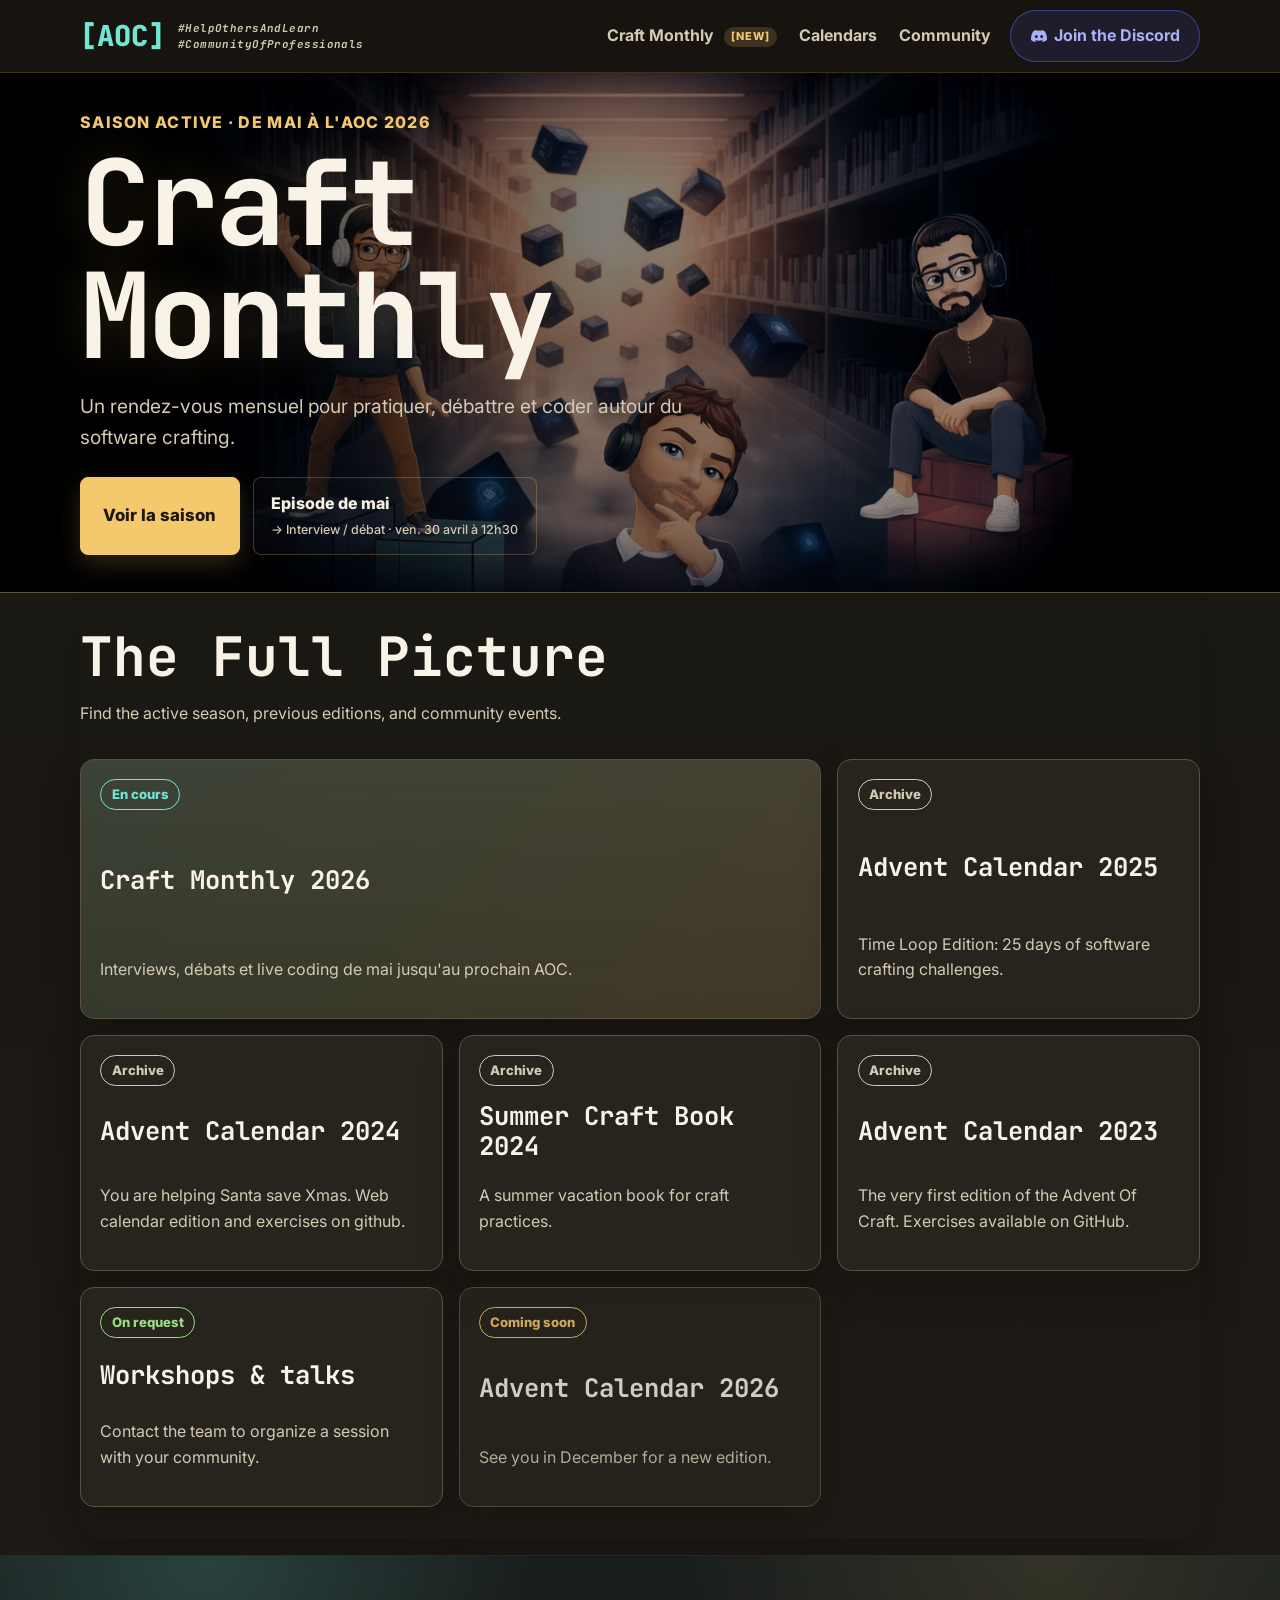
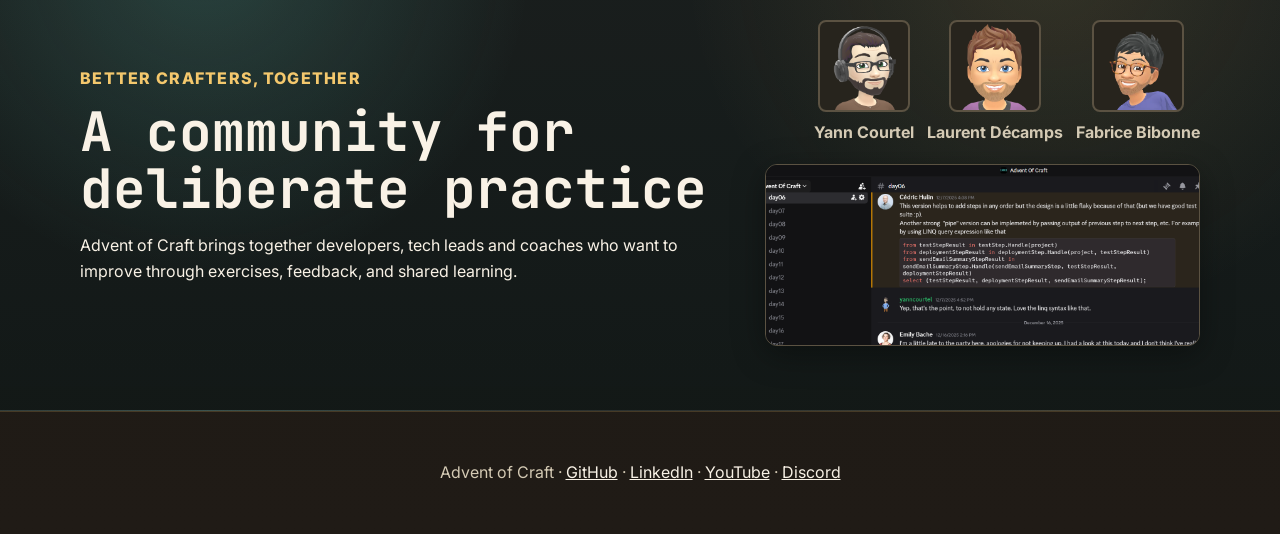
==== docs/index.html @ a08494da "feat: advent of craft public website hub" ====
<!DOCTYPE html>
<html lang="en">
<head>
  <meta charset="UTF-8">
  <meta name="viewport" content="width=device-width, initial-scale=1.0">
  <meta name="description" content="Advent of Craft brings together calendars, Craft Monthly seasons, and workshops for software crafting practice.">
  <title>Advent of Craft</title>
  <link rel="preconnect" href="https://fonts.googleapis.com">
  <link rel="preconnect" href="https://fonts.gstatic.com" crossorigin>
  <link href="https://fonts.googleapis.com/css2?family=Inter:wght@400;500;700&family=JetBrains+Mono:wght@700;800&display=swap" rel="stylesheet">
  <link rel="stylesheet" href="assets/css/style.css">
</head>
<body class="home-page">
  <a class="skip-link" href="#main">Skip to content</a>

  <header class="site-header">
    <nav class="nav" aria-label="Main navigation">
      <a class="brand" href="./" aria-label="Advent of Craft home">
        <span class="brand-mark" aria-hidden="true">[AOC]</span>
        <span class="brand-tagline">
          <span>#HelpOthersAndLearn</span>
          <span>#CommunityOfProfessionals</span>
        </span>
      </a>
      <div class="nav-links">
        <a href="craft-monthly/">Craft Monthly <span class="nav-tag">[new]</span></a>
        <a href="#calendars">Calendars</a>
        <a href="#community">Community</a>
        <a class="discord-btn discord-btn-container" href="https://discord.gg/E5Z9s9UKTS" target="_blank" rel="noopener">
          <svg width="16" height="16" viewBox="0 0 24 24" fill="currentColor" aria-hidden="true"><path d="M20.317 4.37a19.791 19.791 0 0 0-4.885-1.515.074.074 0 0 0-.079.037c-.21.375-.444.864-.608 1.25a18.27 18.27 0 0 0-5.487 0 12.64 12.64 0 0 0-.617-1.25.077.077 0 0 0-.079-.037A19.736 19.736 0 0 0 3.677 4.37a.07.07 0 0 0-.032.027C.533 9.046-.32 13.58.099 18.057a.082.082 0 0 0 .031.057 19.9 19.9 0 0 0 5.993 3.03.078.078 0 0 0 .084-.028c.462-.63.874-1.295 1.226-1.994a.076.076 0 0 0-.041-.106 13.107 13.107 0 0 1-1.872-.892.077.077 0 0 1-.008-.128 10.2 10.2 0 0 0 .372-.292.074.074 0 0 1 .077-.01c3.928 1.793 8.18 1.793 12.062 0a.074.074 0 0 1 .078.01c.12.098.246.198.373.292a.077.077 0 0 1-.006.127 12.299 12.299 0 0 1-1.873.892.077.077 0 0 0-.041.107c.36.698.772 1.362 1.225 1.993a.076.076 0 0 0 .084.028 19.839 19.839 0 0 0 6.002-3.03.077.077 0 0 0 .032-.054c.5-5.177-.838-9.674-3.549-13.66a.061.061 0 0 0-.031-.03zM8.02 15.33c-1.183 0-2.157-1.085-2.157-2.419 0-1.333.956-2.419 2.157-2.419 1.21 0 2.176 1.096 2.157 2.42 0 1.333-.956 2.418-2.157 2.418zm7.975 0c-1.183 0-2.157-1.085-2.157-2.419 0-1.333.955-2.419 2.157-2.419 1.21 0 2.176 1.096 2.157 2.42 0 1.333-.946 2.418-2.157 2.418z"/></svg>
          Join the Discord
        </a>
      </div>
    </nav>
  </header>

  <main id="main">
    <section class="hero" aria-labelledby="hero-title">
      <div class="hero-content">
        <p class="eyebrow">Saison active · De mai à l'AOC 2026</p>
        <h1 id="hero-title">Craft Monthly</h1>
        <p class="hero-text">Un rendez-vous mensuel pour pratiquer, débattre et coder autour du software crafting.</p>
        <div class="actions">
          <a class="button primary" href="craft-monthly/">Voir la saison</a>
          <a class="button secondary" href="craft-monthly/#may-2026">
            <span class="button-label">Episode de mai</span>
            <span class="button-sub">→ Interview / débat · ven. 30 avril à 12h30</span>
          </a>
        </div>
      </div>
    </section>

    <div class="hero-divider" aria-hidden="true"></div>

    <section class="section panel no-background" id="calendars" aria-labelledby="products-title">
      <div class="section-heading">
        <h2 id="products-title">The Full Picture</h2>
        <p>Find the active season, previous editions, and community events.</p>
      </div>

      <div class="tile-grid">
        <a class="tile featured" href="craft-monthly/">
          <span class="tag current">En cours</span>
          <h3>Craft Monthly 2026</h3>
          <p>Interviews, débats et live coding de mai jusqu'au prochain AOC.</p>
        </a>
        <a class="tile" href="2025/">
          <span class="tag archive">Archive</span>
          <h3>Advent Calendar 2025</h3>
          <p>Time Loop Edition: 25 days of software crafting challenges.</p>
        </a>
        <a class="tile" href="2024/">
          <span class="tag archive">Archive</span>
          <h3>Advent Calendar 2024</h3>
          <p>You are helping Santa save Xmas. Web calendar edition and exercises on github.</p>
        </a>
        <a class="tile" href="https://github.com/advent-of-craft/2024-summer-craft-book" target="_blank" rel="noopener">
          <span class="tag archive">Archive</span>
          <h3>Summer Craft Book 2024</h3>
          <p>A summer vacation book for craft practices.</p>
        </a>
        <a class="tile" href="https://github.com/advent-of-craft/2023" target="_blank" rel="noopener">
          <span class="tag archive">Archive</span>
          <h3>Advent Calendar 2023</h3>
          <p>The very first edition of the Advent Of Craft. Exercises available on GitHub.</p>
        </a>
        <a class="tile" href="https://www.linkedin.com/company/advent-of-craft" target="_blank" rel="noopener">
          <span class="tag available">On request</span>
          <h3>Workshops & talks</h3>
          <p>Contact the team to organize a session with your community.</p>
        </a>
        <div class="tile muted" aria-label="Advent Calendar 2026 announced">
          <span class="tag soon">Coming soon</span>
          <h3>Advent Calendar 2026</h3>
          <p>See you in December for a new edition.</p>
        </div>
      </div>
    </section>

    <section class="section split panel cool" id="community" aria-labelledby="community-title">
      <div>
        <p class="eyebrow">Better crafters, together</p>
        <h2 id="community-title">A community for deliberate practice</h2>
        <p>Advent of Craft brings together developers, tech leads and coaches who want to improve through exercises, feedback, and shared learning.</p>
      </div>
      <div class="community-right">
        <div class="people" aria-label="Advent of Craft team">
          <a class="person" href="https://www.linkedin.com/in/yanncourtel/" target="_blank" rel="noopener">
            <img src="assets/img/yann.png" alt="Yann Courtel">
            <span>Yann Courtel</span>
          </a>
          <a class="person" href="https://www.linkedin.com/in/laurentdecamps/" target="_blank" rel="noopener">
            <img src="assets/img/Laurent.png" alt="Laurent Décamps">
            <span>Laurent Décamps</span>
          </a>
          <a class="person" href="https://www.linkedin.com/in/fabrice-bibonne-1729a1180/" target="_blank" rel="noopener">
            <img src="assets/img/Fabrice.png" alt="Fabrice Bibonne">
            <span>Fabrice Bibonne</span>
          </a>
        </div>
        <a class="discord-preview" href="https://discord.gg/E5Z9s9UKTS" target="_blank" rel="noopener" aria-label="Rejoindre le Discord Advent of Craft">
          <img src="assets/img/screenshot-discord.png" alt="Conversations actives sur le Discord Advent of Craft">
        </a>
      </div>
    </section>
  </main>

  <footer class="site-footer">
    <p>Advent of Craft · <a href="https://github.com/advent-of-craft" target="_blank" rel="noopener">GitHub</a> · <a href="https://www.linkedin.com/company/advent-of-craft" target="_blank" rel="noopener">LinkedIn</a> · <a href="https://www.youtube.com/@AdventOfCraft" target="_blank" rel="noopener">YouTube</a> · <a href="https://discord.gg/E5Z9s9UKTS" target="_blank" rel="noopener">Discord</a></p>
  </footer>
</body>
</html>
---- docs/assets/css/style.css ----
:root {
  color-scheme: dark;
  --bg: #131411;
  --bg-soft: #191c18;
  --surface: #232823;
  --surface-strong: #2d332d;
  --text: #f6f1e6;
  --muted: #c5cac1;
  --line: #454d45;
  --cyan: #62dfd0;
  --pink: #ff8aa8;
  --green: #86d977;
  --yellow: #f2c86a;
  --orange: #f2a15f;
  --shadow: rgba(0, 0, 0, 0.28);
}

* {
  box-sizing: border-box;
}

html {
  scroll-behavior: smooth;
}

body {
  margin: 0;
  background:
    radial-gradient(circle at top left, rgba(242, 200, 106, 0.09), transparent 22%),
    radial-gradient(circle at 85% 12%, rgba(98, 223, 208, 0.08), transparent 20%),
    linear-gradient(180deg, var(--bg) 0%, var(--bg-soft) 100%);
  color: var(--text);
  font-family: "Inter", system-ui, sans-serif;
  line-height: 1.6;
}

body.home-page {
  --bg: #181712;
  --bg-soft: #201b16;
  --surface: #27241d;
  --surface-strong: #312b20;
  --text: #f9f2e6;
  --muted: #d4cab4;
  --line: #5b5242;
  --cyan: #71e6d5;
  --pink: #ff95ae;
  --green: #95df81;
  --yellow: #f4c86d;
  --orange: #ffb06b;
  --shadow: rgba(0, 0, 0, 0.24);
  background: linear-gradient(180deg, #181712 0%, #201b16 100%);
}

h1, h2, h3 {
  font-family: "JetBrains Mono", monospace;
}

a {
  color: inherit;
}

a:focus-visible,
button:focus-visible {
  outline: 3px solid var(--cyan);
  outline-offset: 4px;
}

.skip-link {
  position: absolute;
  left: 1rem;
  top: -4rem;
  z-index: 10;
  background: var(--cyan);
  color: #08100f;
  padding: 0.6rem 0.9rem;
  border-radius: 6px;
}

.skip-link:focus {
  top: 1rem;
}

.site-header {
  border-bottom: 1px solid rgba(255, 255, 255, 0.08);
  background: rgba(17, 18, 17, 0.74);
  backdrop-filter: blur(16px);
  position: sticky;
  top: 0;
  z-index: 5;
}

body.home-page .site-header {
  border-bottom-color: rgba(244, 200, 109, 0.16);
  background: rgba(24, 21, 16, 0.76);
}

.nav-tag {
  display: inline-flex;
  align-items: center;
  margin-left: 0.35rem;
  padding: 0.08rem 0.45rem;
  border-radius: 999px;
  background: rgba(244, 200, 109, 0.16);
  color: var(--yellow);
  font-size: 0.68rem;
  font-weight: 800;
  letter-spacing: 0.08em;
  text-transform: uppercase;
  vertical-align: middle;
}

.nav {
  width: min(1120px, calc(100% - 2rem));
  margin: 0 auto;
  min-height: 72px;
  display: flex;
  align-items: center;
  justify-content: space-between;
  gap: 1rem;
}

.brand,
.nav-links {
  display: flex;
  align-items: center;
  gap: 0.8rem;
}

.brand {
  text-decoration: none;
  font-weight: 800;
}

.brand-mark {
  font-family: "JetBrains Mono", monospace;
  font-weight: 800;
  font-size: 1.8rem;
  color: var(--cyan);
}

.brand-tagline {
  display: flex;
  flex-direction: column;
  line-height: 1.5;
  font-family: "JetBrains Mono", monospace;
  font-size: 0.68rem;
  font-weight: 700;
  font-style: italic;
  letter-spacing: 0.04em;
  color: var(--muted);
}


.nav-links {
  flex-wrap: wrap;
  justify-content: flex-end;
  gap: 1rem;
}

.nav-links a {
  color: var(--muted);
  text-decoration: none;
  font-weight: 700;
  padding: 3px;
}

.nav-links .discord-btn {
  padding: 12px 1.2rem;
}

.nav-links a:hover {
  color: var(--cyan);
}

.discord-btn {
  display: inline-flex;
  align-items: center;
  gap: 0.45rem;
  padding: 12px 1.2rem;
  border: 1px solid rgba(88, 101, 242, 0.5);
  border-radius: 999px;
  background: rgba(88, 101, 242, 0.12);
  color: #a9b0f8 !important;
  font-weight: 700;
  text-decoration: none;
  transition: background 160ms ease, border-color 160ms ease;
}

.discord-btn:hover {
  background: rgba(88, 101, 242, 0.24);
  border-color: rgba(88, 101, 242, 0.8);
  color: #c5cafc !important;
}

body.home-page .nav-links a:hover {
  color: var(--yellow);
}

.hero,
.page-hero {
  --banner-image: none;
  position: relative;
  overflow: hidden;
  min-height: 520px;
  display: grid;
  align-items: center;
  border-bottom: 1px solid var(--line);
  background:
    radial-gradient(circle at 18% 18%, rgba(98, 223, 208, 0.18), transparent 28%),
    radial-gradient(circle at 82% 24%, rgba(255, 138, 168, 0.15), transparent 24%),
    radial-gradient(circle at 50% 100%, rgba(242, 200, 106, 0.16), transparent 28%),
    linear-gradient(90deg, rgba(11, 14, 16, 0.96), rgba(16, 19, 17, 0.8));
}

.hero {
  --banner-image: url("../img/craft-monthly-banner.png");
}

.hero::after,
.page-hero::after {
  content: "";
  position: absolute;
  inset: 0;
  background:
    linear-gradient(90deg, rgba(6, 8, 10, 0.74), rgba(6, 8, 10, 0.28)),
    var(--banner-image, none);
  background-position: center, 18% center;
  background-repeat: no-repeat;
  background-size: cover, cover;
  filter: saturate(1.08) contrast(1.06) brightness(1.02);
  opacity: 1;
  pointer-events: none;
}

.hero-content,
.page-hero > * {
  position: relative;
  z-index: 1;
}

.hero-content,
.section,
.episodes {
  width: min(1120px, calc(100% - 2rem));
  margin: 0 auto;
}

.page-hero .hero-content {
  margin-top: auto;
  margin-bottom: 3rem;
}

.page-hero {
  --banner-image: url("../img/craft-monthly-banner.png");
  min-height: 500px;
  display: flex;
  flex-direction: column;
  justify-content: center;
  gap: 0.8rem;
  padding-left: max(1rem, calc((100% - 1120px) / 2));
  padding-right: max(1rem, calc((100% - 1120px) / 2));
  padding-top: 0.75rem;
  padding-bottom: 0.75rem;
}

.hero h1,
.page-hero h1 {
  margin: 0;
  max-width: 760px;
  font-size: clamp(3rem, 9vw, 6.8rem);
  line-height: 0.95;
  letter-spacing: -0.03em;
  text-wrap: balance;
}

.hero h1,
.page-hero h1 {
  text-shadow: 0 0 48px rgba(98, 223, 208, 0.22);
}

body.home-page .hero h1 {
  text-shadow: 0 0 48px rgba(244, 200, 109, 0.18);
}

body.home-page .hero h1 {
  font-size: clamp(3.4rem, 10vw, 7.4rem);
}

.hero-text,
.page-hero p {
  max-width: 680px;
  color: var(--muted);
  font-size: 1.2rem;
}

.eyebrow {
  margin: 0 0 0.7rem;
  color: var(--cyan);
  font-weight: 800;
  text-transform: uppercase;
  letter-spacing: 0;
}

.page-hero .eyebrow {
  border-left: 3px solid var(--cyan);
  padding-left: 0.75rem;
  letter-spacing: 0.04em;
}

.page-hero p:not(.eyebrow) {
  font-size: 1.25rem;
  font-style: italic;
}

body.home-page .eyebrow {
  color: var(--yellow);
  letter-spacing: 0.08em;
}

.actions {
  display: flex;
  flex-wrap: wrap;
  gap: 0.8rem;
  margin-top: 1.5rem;
}

.button {
  display: inline-flex;
  align-items: center;
  min-height: 46px;
  padding: 0.7rem 1rem;
  border: 1px solid var(--line);
  border-radius: 8px;
  text-decoration: none;
  font-weight: 800;
}

.button-label {
  display: block;
}

.button-sub {
  display: block;
  margin-top: 0.2rem;
  font-size: 0.78rem;
  font-weight: 500;
  color: var(--muted);
  letter-spacing: 0;
}

.button:has(.button-label) {
  flex-direction: column;
  align-items: flex-start;
  padding: 0.85rem 1.1rem;
}

.button.primary {
  background: var(--cyan);
  border-color: var(--cyan);
  color: #06100f;
}

body.home-page .button.primary {
  background: var(--yellow);
  border-color: var(--yellow);
  color: #20170b;
  box-shadow: 0 10px 24px rgba(244, 200, 109, 0.18);
  padding: 1rem 1.4rem;
  font-size: 1.05rem;
}

.button.secondary {
  color: var(--text);
}

body.home-page .button.secondary {
  border-color: rgba(244, 200, 109, 0.24);
  background: rgba(255, 255, 255, 0.02);
}

.section {
  padding: 5rem 0;
}

body.home-page .section {
  padding: 2rem 0;
}

body.home-page #calendars {
  padding-top: 1rem;
}

body.home-page #community {
  width: 100%;
  max-width: none;
  margin: 0;
  border-left: 0;
  border-right: 0;
  border-radius: 0;
  box-shadow: none;
  padding: 4rem max(1rem, calc((100% - 1120px) / 2));
}

body.home-page #community.panel.cool {
  background:
    radial-gradient(circle at 16% 0%, rgba(113, 230, 213, 0.18), transparent 28%),
    radial-gradient(circle at 82% 0%, rgba(244, 200, 109, 0.12), transparent 32%),
    linear-gradient(180deg, rgba(25, 31, 30, 0.94), rgba(18, 24, 23, 0.98));
}

body.home-page #community .people {
  justify-content: flex-end;
}

.community-right {
  display: flex;
  flex-direction: column;
  gap: 1.2rem;
}

.discord-preview {
  display: block;
  border-radius: 12px;
  border: 1px solid var(--line);
  overflow: hidden;
  box-shadow: 0 8px 32px rgba(0, 0, 0, 0.36);
  transition: transform 160ms ease, border-color 160ms ease;
}

.discord-preview:hover {
  transform: translateY(-2px);
  border-color: rgba(88, 101, 242, 0.5);
}

.discord-preview img {
  display: block;
  width: 100%;
  height: 180px;
  object-fit: cover;
  object-position: top;
}

.season-strip {
  width: min(1120px, calc(100% - 2rem));
  margin: 0 auto;
}

.season-strip .timeline {
  grid-template-columns: repeat(auto-fit, minmax(110px, 1fr));
  gap: 0.55rem;
}

.season-strip .timeline-tab {
  padding: 0.65rem 0.65rem;
  min-height: 58px;
  font-size: 0.92rem;
}

.season-strip .timeline-tab span {
  font-size: 0.68rem;
}

.panel {
  padding-left: 1rem;
  padding-right: 1rem;
  margin-top: 1rem;
  margin-bottom: 1rem;
  border: 1px solid rgba(255, 255, 255, 0.08);
  border-radius: 22px;
  box-shadow: 0 24px 48px rgba(0, 0, 0, 0.2);
}

.panel.warm {
  background:
    radial-gradient(circle at 18% 0%, rgba(242, 200, 106, 0.16), transparent 28%),
    linear-gradient(180deg, rgba(33, 36, 31, 0.92), rgba(25, 27, 23, 0.94));
}

body.home-page .panel.warm {
  background:
    radial-gradient(circle at 18% 0%, rgba(244, 200, 109, 0.2), transparent 30%),
    linear-gradient(180deg, rgba(42, 36, 25, 0.94), rgba(31, 26, 18, 0.96));
}

.panel.cool {
  background:
    radial-gradient(circle at 82% 0%, rgba(98, 223, 208, 0.14), transparent 30%),
    linear-gradient(180deg, rgba(25, 30, 31, 0.92), rgba(20, 24, 25, 0.94));
}

body.home-page .panel.cool {
  background:
    radial-gradient(circle at 82% 0%, rgba(113, 230, 213, 0.15), transparent 28%),
    linear-gradient(180deg, rgba(25, 31, 30, 0.94), rgba(18, 24, 23, 0.96));
}

.panel.no-background {
  border: none;
}

.section-heading {
  max-width: 720px;
  margin-bottom: 2rem;
}

.section h2,
.episode h2 {
  margin: 0.2rem 0 0.6rem;
  font-size: clamp(2rem, 5vw, 3.4rem);
  line-height: 1.05;
}

.section-heading p,
.tile p,
.episode p,
.site-footer {
  color: var(--muted);
}

.tile-grid {
  display: grid;
  grid-template-columns: repeat(3, minmax(0, 1fr));
  gap: 1rem;
}

.tile,
.episode {
  background: var(--surface);
  border: 1px solid var(--line);
  border-radius: 14px;
  box-shadow: 0 16px 40px var(--shadow);
}

.tile {
  min-height: 220px;
  padding: 1.2rem;
  display: flex;
  flex-direction: column;
  justify-content: space-between;
  text-decoration: none;
  transition: transform 160ms ease, border-color 160ms ease, box-shadow 160ms ease;
}

.tile:hover {
  border-color: var(--yellow);
  transform: translateY(-2px);
}

body.home-page .tile:hover {
  box-shadow: 0 18px 48px rgba(0, 0, 0, 0.34);
}

.tile.featured {
  background:
    linear-gradient(180deg, rgba(255, 255, 255, 0.04), rgba(255, 255, 255, 0)),
    var(--surface-strong);
}

body.home-page .tile.featured {
  grid-column: span 2;
  min-height: 260px;
  background:
    linear-gradient(180deg, rgba(255, 255, 255, 0.05), rgba(255, 255, 255, 0)),
    linear-gradient(135deg, rgba(50, 214, 197, 0.08), rgba(244, 200, 109, 0.08)),
    var(--surface-strong);
}

.tile.muted {
  opacity: 0.82;
}

.tile h3 {
  margin: 1rem 0 0.4rem;
  font-size: 1.45rem;
  line-height: 1.15;
}

body.home-page .tile h3 {
  font-size: 1.6rem;
}

.tag {
  align-self: flex-start;
  display: inline-flex;
  border: 1px solid currentColor;
  border-radius: 999px;
  padding: 0.25rem 0.65rem;
  font-size: 0.82rem;
  font-weight: 800;
}

.tag.current {
  color: var(--cyan);
}

.tag.archive {
  color: var(--muted);
}

.tag.available {
  color: var(--green);
}

.tag.soon {
  color: var(--yellow);
}

.split {
  display: grid;
  grid-template-columns: 1.2fr 0.8fr;
  gap: 2rem;
  align-items: center;
}

.people {
  display: flex;
  justify-content: flex-end;
  gap: 0.8rem;
}

.person {
  display: grid;
  gap: 0.5rem;
  justify-items: center;
  color: var(--muted);
  text-align: center;
  text-decoration: none;
  font-weight: 700;
}

.person:hover {
  color: var(--yellow);
}

.person img {
  width: 92px;
  height: 92px;
  object-fit: cover;
  border: 2px solid var(--line);
  border-radius: 8px;
  background: var(--surface);
}

.timeline {
  display: grid;
  grid-template-columns: repeat(auto-fit, minmax(130px, 1fr));
  gap: 1rem;
  padding: 0;
  list-style: none;
}

.timeline-tab {
  display: grid;
  gap: 0.2rem;
  padding: 1.15rem 1rem;
  border: 1px solid var(--line);
  border-radius: 8px;
  background: var(--surface);
  color: var(--text);
  text-align: center;
  text-decoration: none;
  font-weight: 800;
  font-variant-numeric: tabular-nums;
}

.timeline-tab span {
  color: var(--muted);
  font-size: 0.78rem;
  font-weight: 700;
  text-transform: uppercase;
}

.timeline-tab.active {
  border-color: var(--yellow);
  background: var(--surface-strong);
  box-shadow: inset 0 0 0 1px rgba(242, 200, 106, 0.45);
}

.timeline-tab.active span {
  color: var(--yellow);
}

a.timeline-tab:hover {
  border-color: var(--yellow);
}

.timeline-tab.soon {
  color: var(--muted);
  background: rgba(27, 29, 32, 0.62);
  opacity: 0.72;
}

.timeline-tab.soon::before {
  content: "Prochainement";
  color: var(--yellow);
  font-size: 0.78rem;
  font-weight: 800;
  text-transform: uppercase;
}

.episodes {
  padding-bottom: 5rem;
}

.episode {
  scroll-margin-top: 96px;
  display: grid;
  grid-template-columns: 1fr 1fr;
  gap: 2.2rem;
  padding: 1.6rem;
  margin-bottom: 1rem;
}

.episodes.panel {
  padding-bottom: 2rem;
  padding-top: 2rem;
}

.episode-details {
  display: grid;
  gap: 0.6rem;
  align-content: start;
}

.episode-details p {
  margin: 0;
}

.episode-ctas {
  grid-column: 1 / -1;
  display: flex;
  flex-wrap: wrap;
  gap: 0.6rem;
  padding-top: 1rem;
  border-top: 1px solid var(--line);
}

.episode-cta {
  display: inline-flex;
  align-items: center;
  gap: 0.45rem;
  padding: 0.45rem 0.9rem;
  border-radius: 999px;
  border: 1px solid currentColor;
  font-size: 0.85rem;
  font-weight: 700;
  text-decoration: none;
  opacity: 0.85;
  transition: opacity 160ms ease;
}

.episode-cta:hover {
  opacity: 1;
}

.event-item {
  display: flex;
  flex-direction: column;
  gap: 0.3rem;
}

.event-item p {
  margin: 0;
}

.event-actions {
  display: flex;
  flex-wrap: wrap;
  gap: 0.4rem;
}

.event-action {
  display: inline-flex;
  align-items: center;
  gap: 0.35rem;
  padding: 0.2rem 0.6rem;
  border-radius: 999px;
  border: 1px solid currentColor;
  font-size: 0.78rem;
  font-weight: 700;
  text-decoration: none;
  opacity: 0.75;
  transition: opacity 160ms ease;
}

.event-action:hover { opacity: 1; }
.event-action.replay { color: #ff6060; }
.event-action.stream { color: #9146ff; }
.event-action.kata   { color: var(--cyan); }

.episode-cta.meetup  { color: #f64060; }
.episode-cta.twitch  { color: #9146ff; }
.episode-cta.youtube { color: #ff0000; }
.episode-cta.discord { color: #a9b0f8; }

.site-footer {
  border-top: 1px solid var(--line);
  padding: 2rem 1rem;
  text-align: center;
}

body.home-page .site-footer {
  border-top-color: rgba(244, 200, 109, 0.18);
}

.site-footer a {
  color: var(--text);
}

@media (max-width: 820px) {
  .nav,
  .split,
  .episode {
    grid-template-columns: 1fr;
  }

  .nav {
    display: grid;
    padding: 1rem 0;
  }

  .nav-links,
  .people {
    justify-content: flex-start;
  }

  .hero,
  .page-hero {
    min-height: 460px;
  }

  .page-hero {
    min-height: 440px;
    padding-top: 0.65rem;
    padding-bottom: 0.65rem;
  }

  .tile-grid,
  .tile-grid {
    grid-template-columns: 1fr;
  }

  body.home-page #calendars {
    padding-top: 1rem;
  }

  body.home-page .tile.featured {
    grid-column: auto;
    min-height: 220px;
  }

  .nav-links {
    gap: 0.85rem;
  }

  .hero-calendar {
    width: min(1120px, calc(100% - 2rem));
    padding: 0.6rem 0.65rem;
  }
}
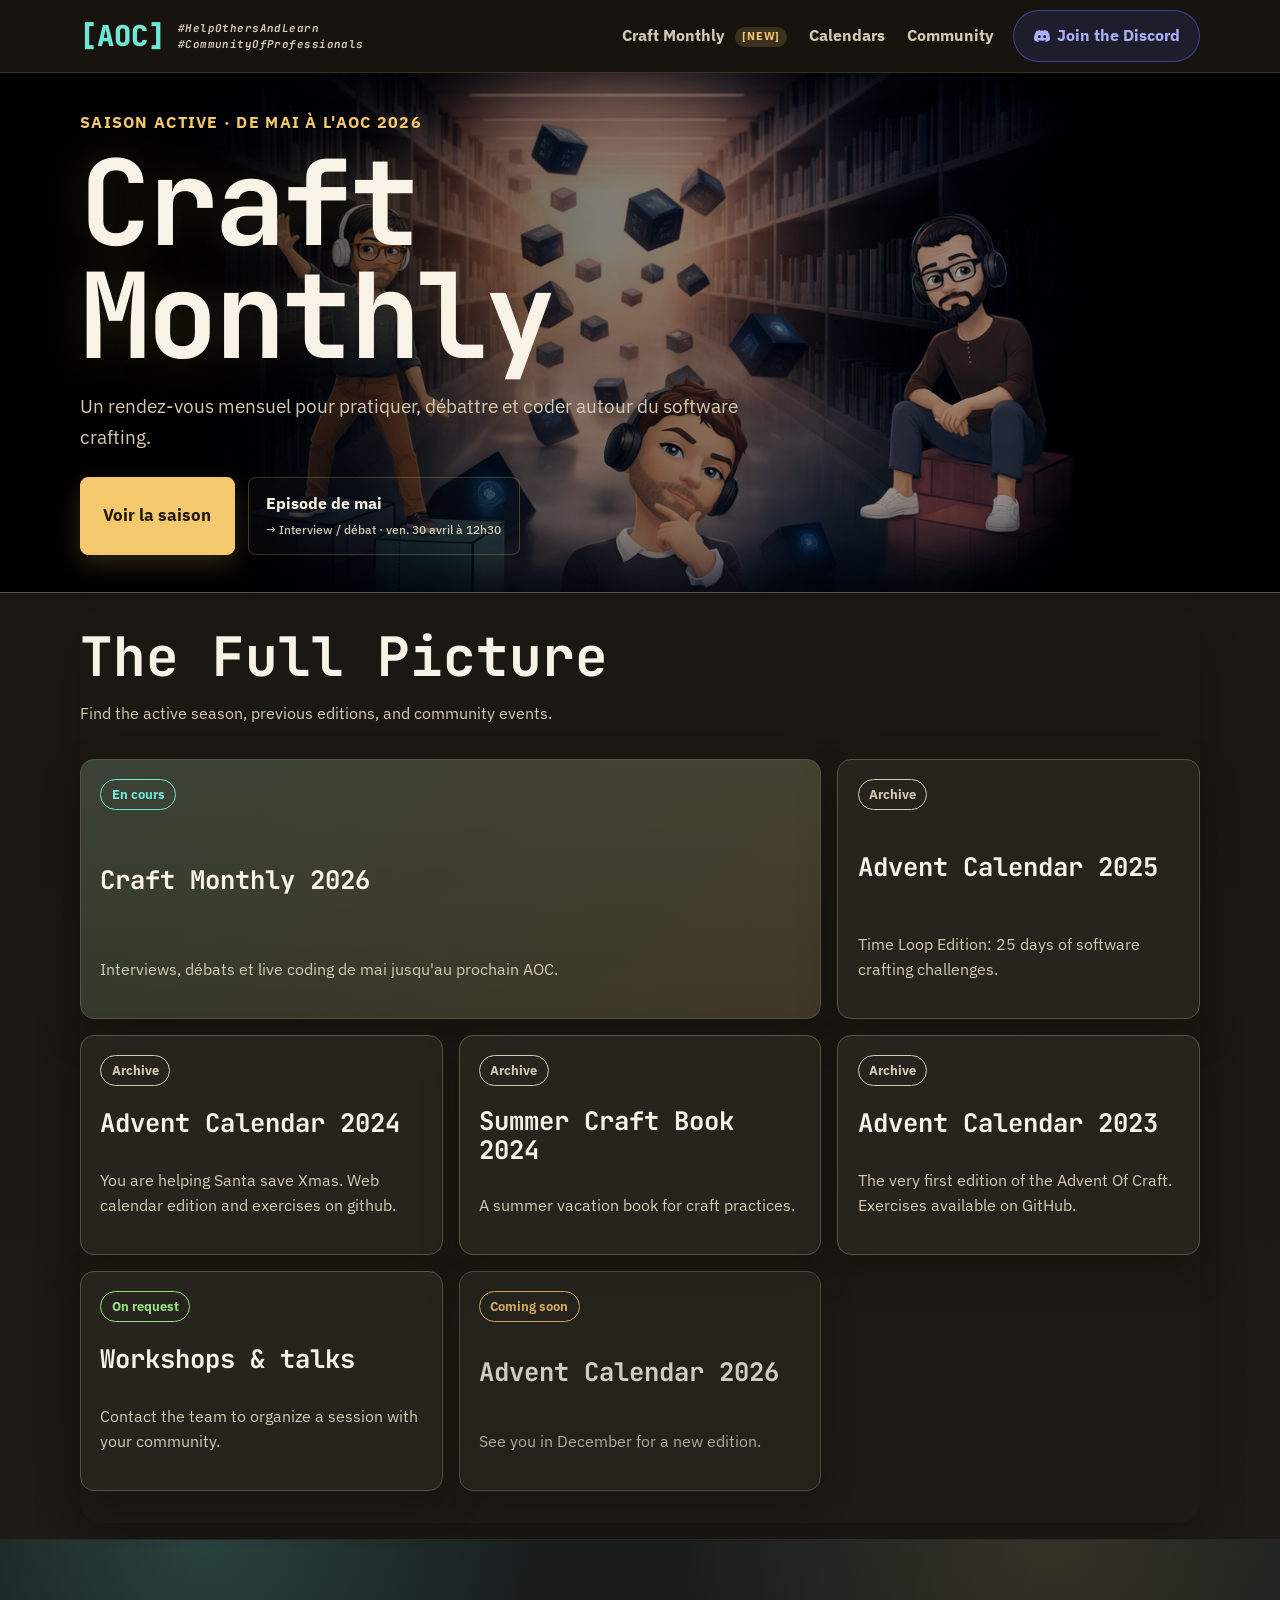
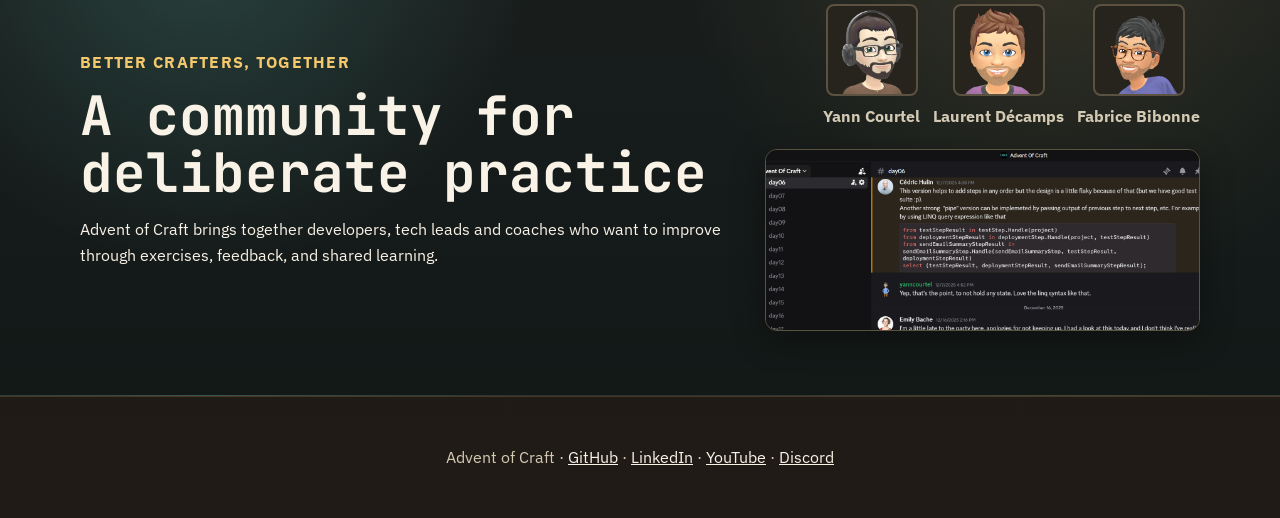
==== commit 2b4d7a4f: "fix: links and fonts" ====
--- a/docs/index.html
+++ b/docs/index.html
@@ -7,7 +7,7 @@
   <title>Advent of Craft</title>
   <link rel="preconnect" href="https://fonts.googleapis.com">
   <link rel="preconnect" href="https://fonts.gstatic.com" crossorigin>
-  <link href="https://fonts.googleapis.com/css2?family=Inter:wght@400;500;700&family=JetBrains+Mono:wght@700;800&display=swap" rel="stylesheet">
+  <link href="https://fonts.googleapis.com/css2?family=IBM+Plex+Sans:wght@400;500;700&family=JetBrains+Mono:wght@700;800&display=swap" rel="stylesheet">
   <link rel="stylesheet" href="assets/css/style.css">
 </head>
 <body class="home-page">
--- a/docs/assets/css/style.css
+++ b/docs/assets/css/style.css
@@ -30,7 +30,7 @@
     radial-gradient(circle at 85% 12%, rgba(98, 223, 208, 0.08), transparent 20%),
     linear-gradient(180deg, var(--bg) 0%, var(--bg-soft) 100%);
   color: var(--text);
-  font-family: "Inter", system-ui, sans-serif;
+  font-family: "IBM Plex Sans", system-ui, sans-serif;
   line-height: 1.6;
 }
 
@@ -302,8 +302,12 @@
 }
 
 .page-hero .eyebrow {
-  border-left: 3px solid var(--cyan);
-  padding-left: 0.75rem;
+  display: inline-flex;
+  align-items: center;
+  border: 1px solid color-mix(in srgb, var(--cyan) 45%, transparent);
+  border-radius: 999px;
+  background: color-mix(in srgb, var(--cyan) 12%, transparent);
+  padding: 0.28rem 0.7rem;
   letter-spacing: 0.04em;
 }
 
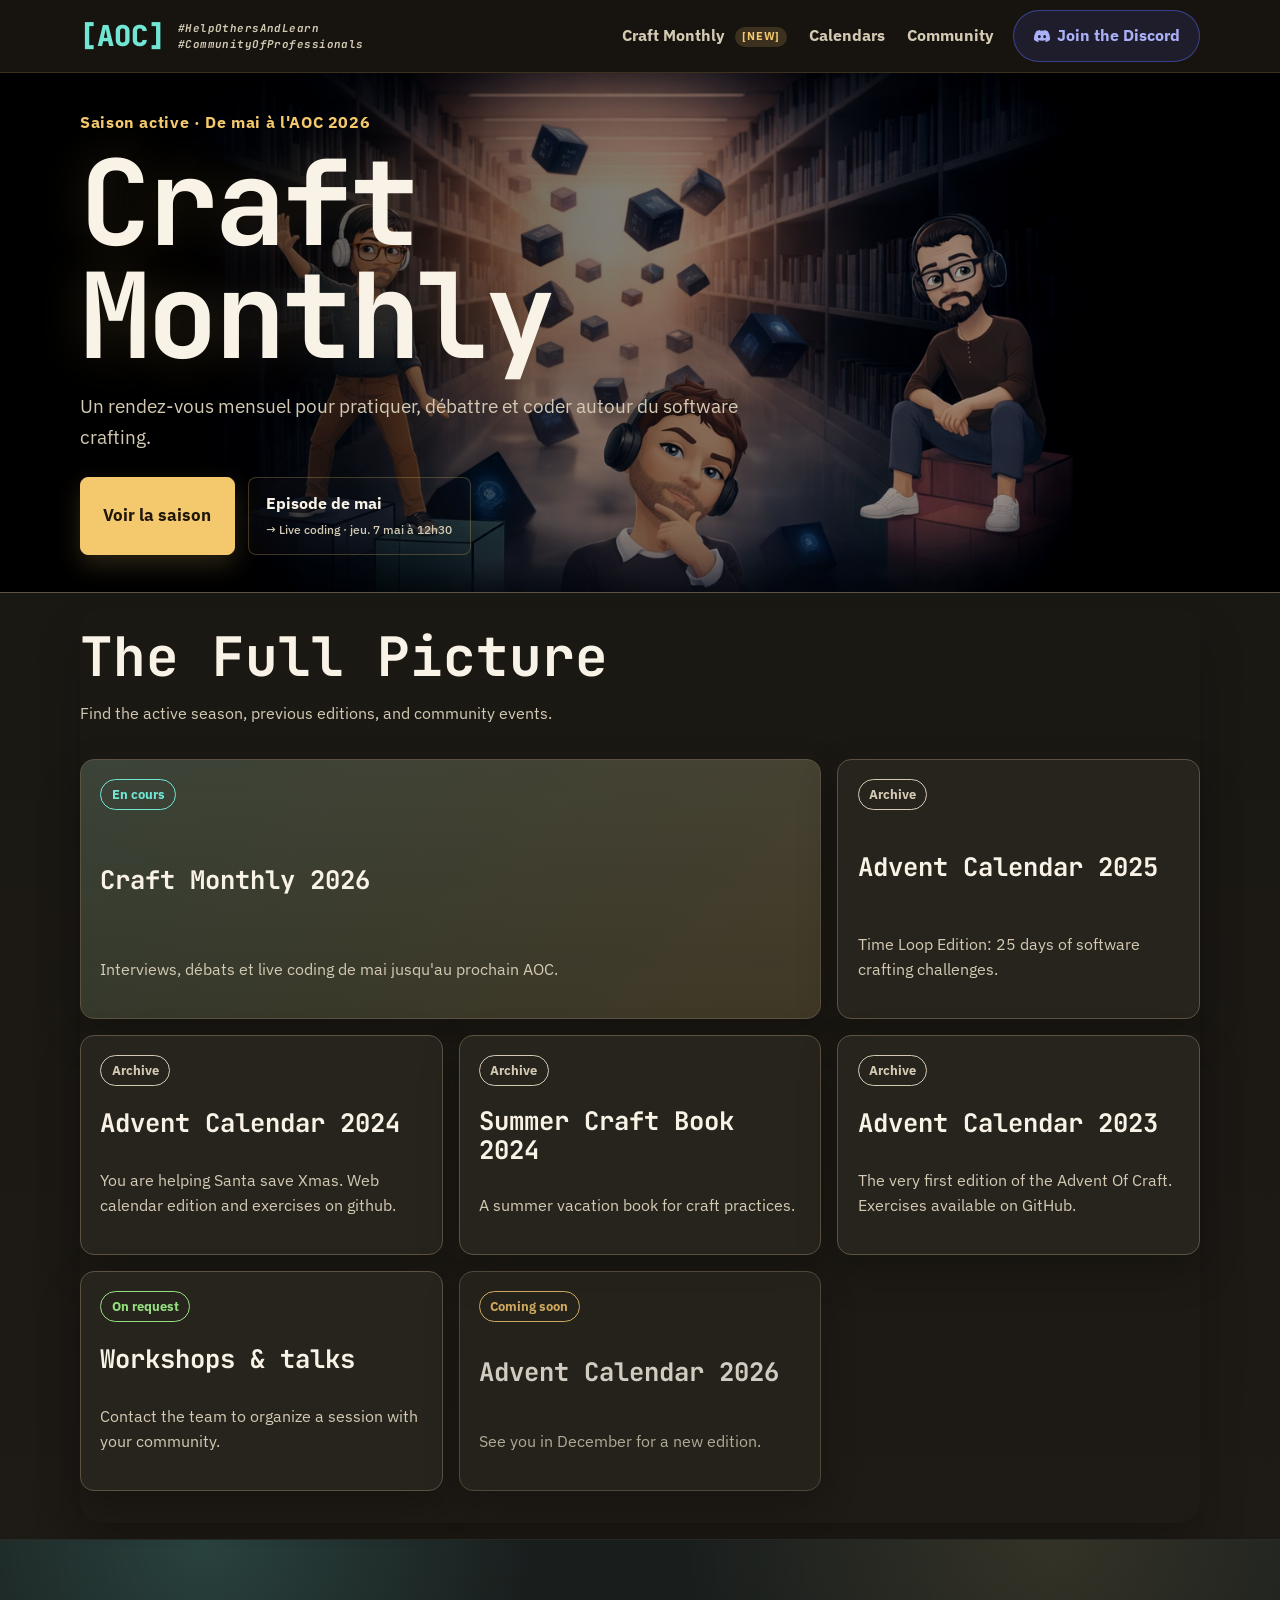
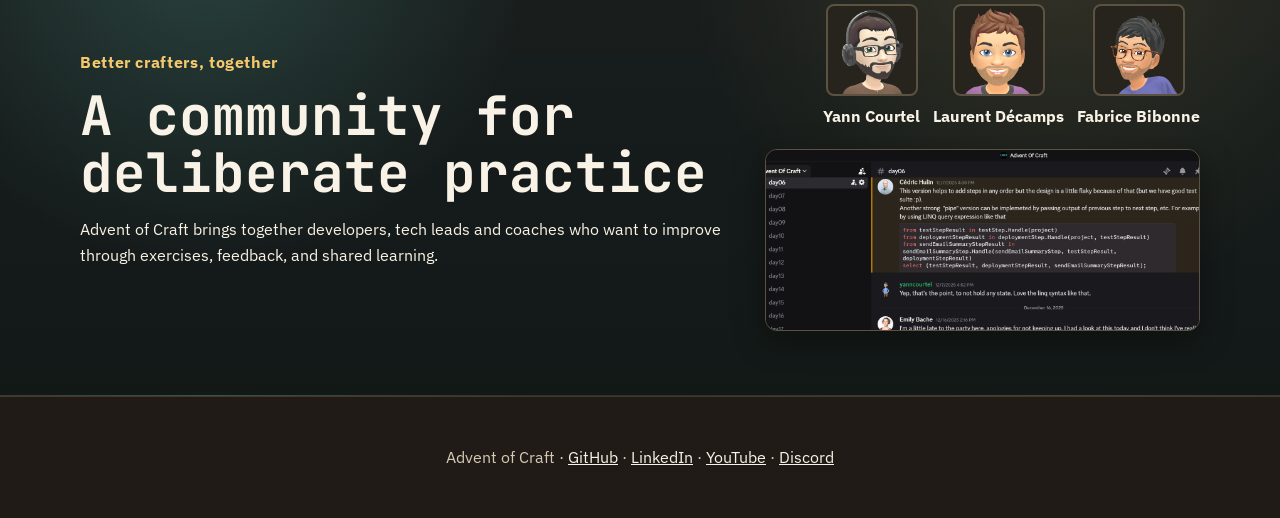
==== commit 8bc51b5d: "fix: contrast and next episode" ====
--- a/docs/index.html
+++ b/docs/index.html
@@ -44,7 +44,7 @@
           <a class="button primary" href="craft-monthly/">Voir la saison</a>
           <a class="button secondary" href="craft-monthly/#may-2026">
             <span class="button-label">Episode de mai</span>
-            <span class="button-sub">→ Interview / débat · ven. 30 avril à 12h30</span>
+            <span class="button-sub">→ Live coding · jeu. 7 mai à 12h30</span>
           </a>
         </div>
       </div>
--- a/docs/assets/css/style.css
+++ b/docs/assets/css/style.css
@@ -59,6 +59,11 @@
   color: inherit;
 }
 
+a:visited,
+a:any-link {
+  color: inherit;
+}
+
 a:focus-visible,
 button:focus-visible {
   outline: 3px solid var(--cyan);
@@ -297,7 +302,7 @@
   margin: 0 0 0.7rem;
   color: var(--cyan);
   font-weight: 800;
-  text-transform: uppercase;
+  text-transform: none;
   letter-spacing: 0;
 }
 
@@ -318,7 +323,7 @@
 
 body.home-page .eyebrow {
   color: var(--yellow);
-  letter-spacing: 0.08em;
+  letter-spacing: 0.04em;
 }
 
 .actions {
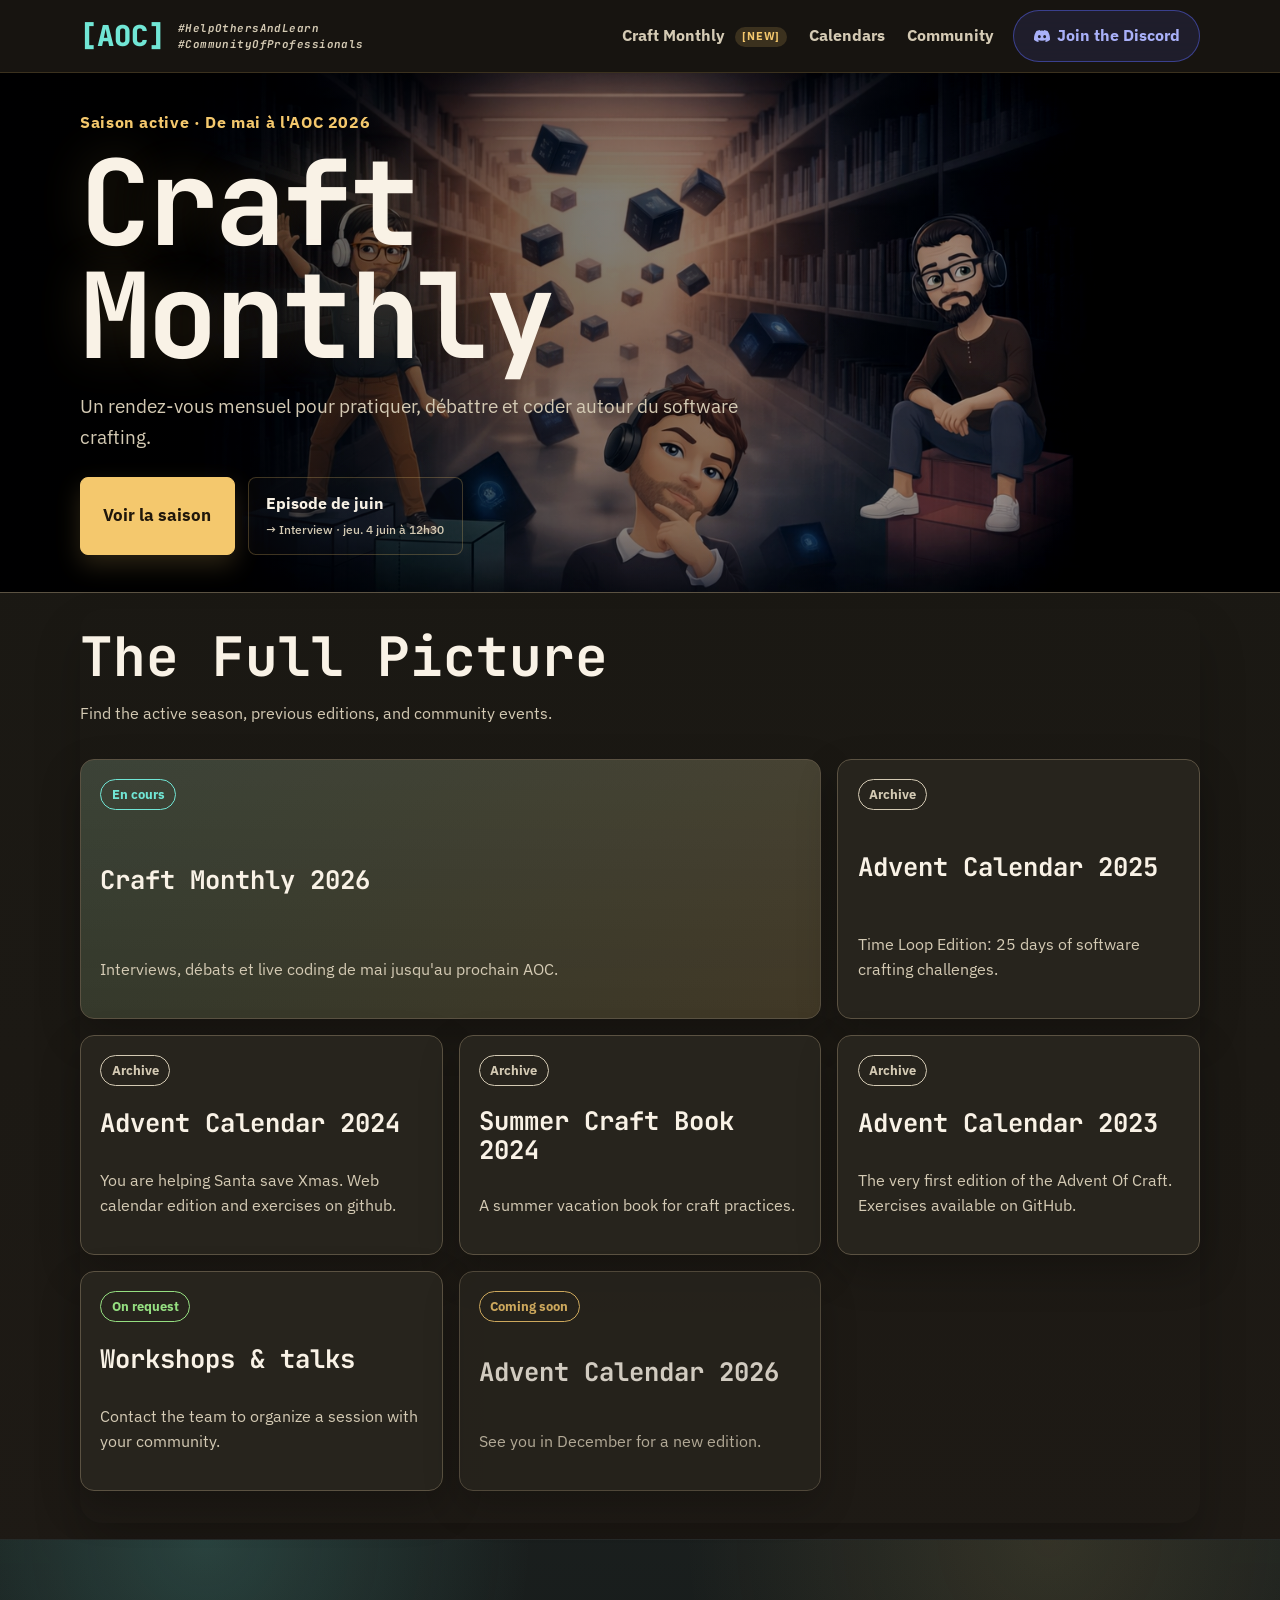
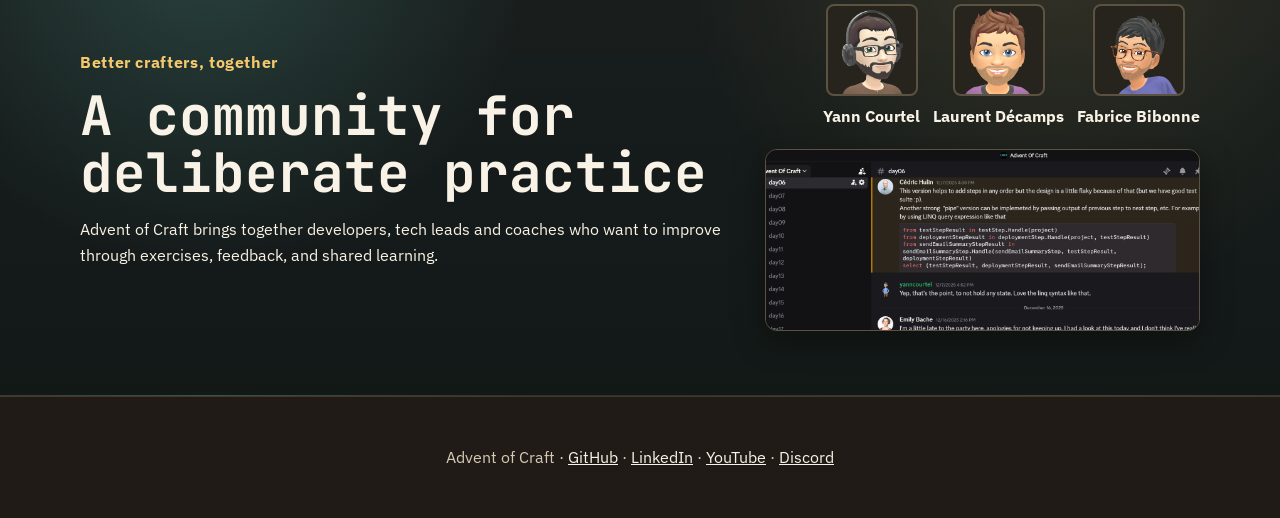
==== commit 40ce6c74: "feat: add june program" ====
--- a/docs/index.html
+++ b/docs/index.html
@@ -42,9 +42,9 @@
         <p class="hero-text">Un rendez-vous mensuel pour pratiquer, débattre et coder autour du software crafting.</p>
         <div class="actions">
           <a class="button primary" href="craft-monthly/">Voir la saison</a>
-          <a class="button secondary" href="craft-monthly/#may-2026">
-            <span class="button-label">Episode de mai</span>
-            <span class="button-sub">→ Live coding · jeu. 7 mai à 12h30</span>
+          <a class="button secondary" href="craft-monthly/#juin-2026">
+            <span class="button-label">Episode de juin</span>
+            <span class="button-sub">→ Interview · jeu. 4 juin à 12h30</span>
           </a>
         </div>
       </div>
